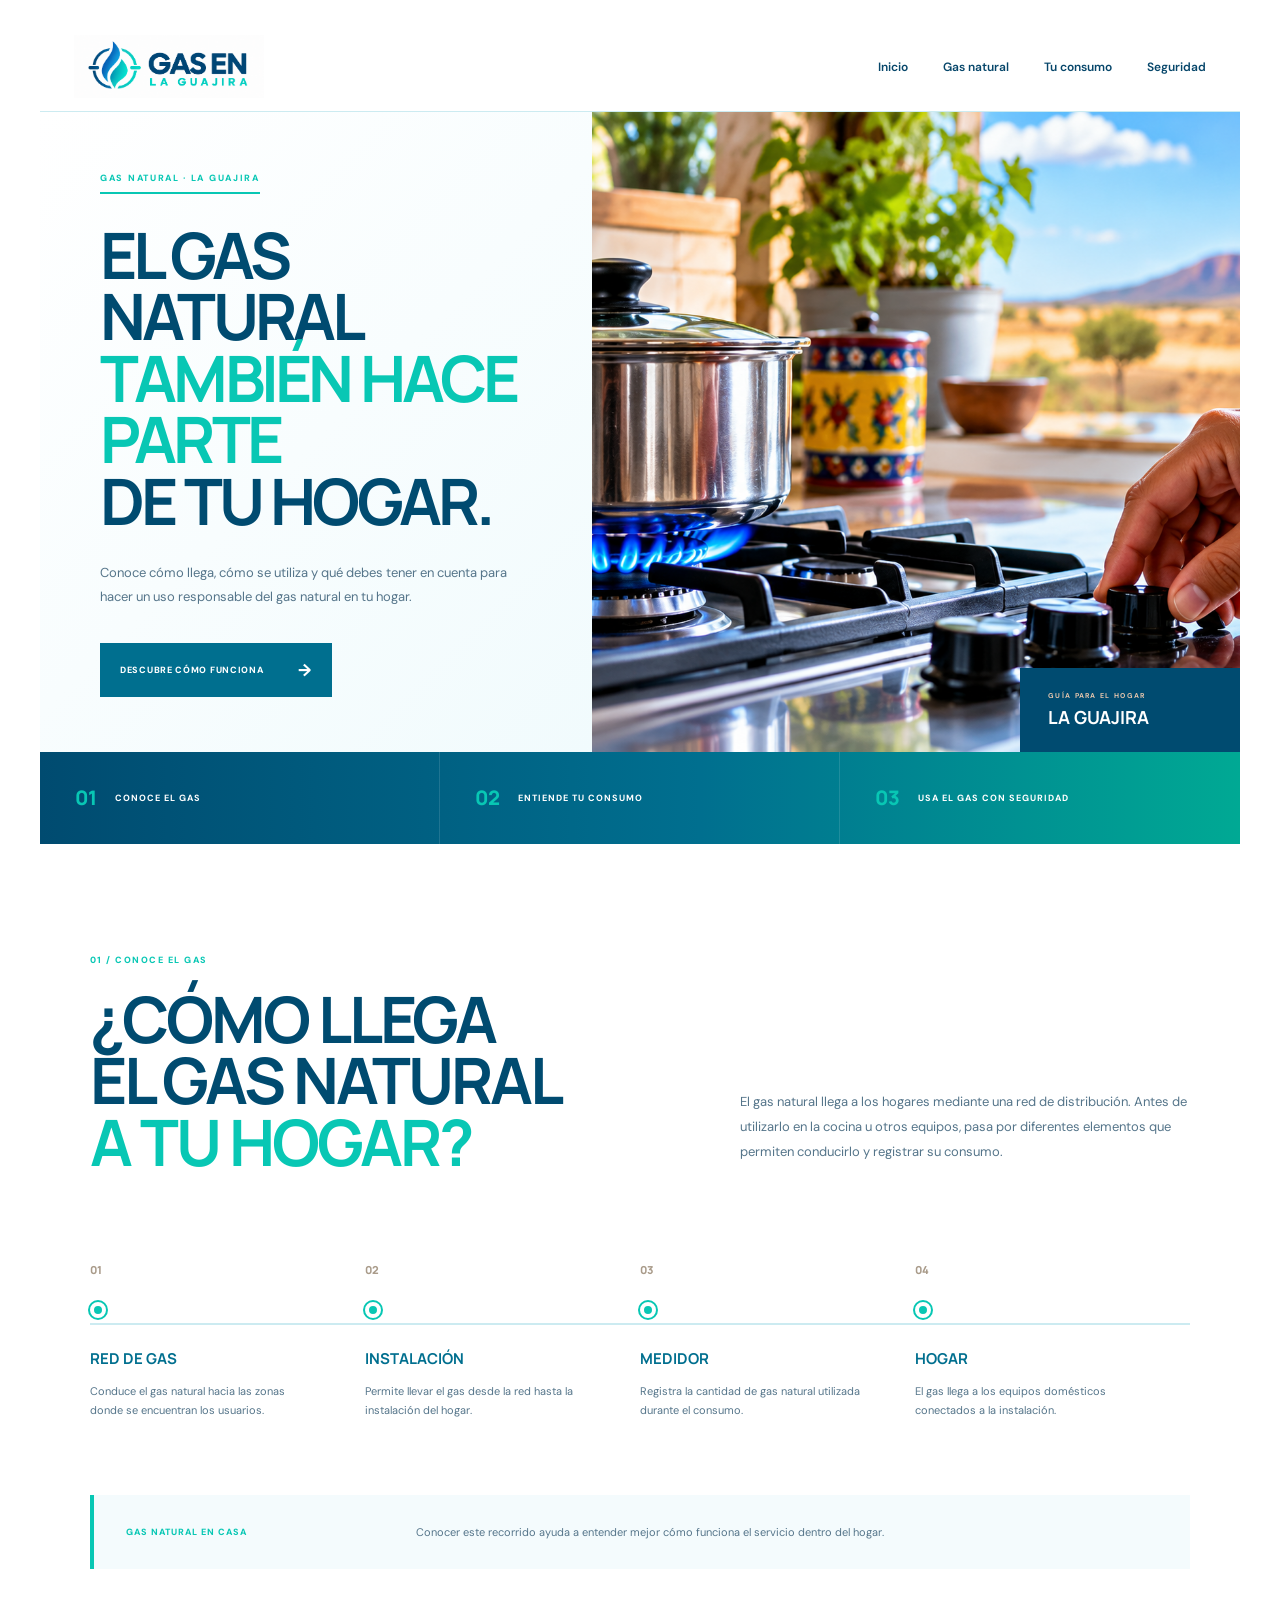
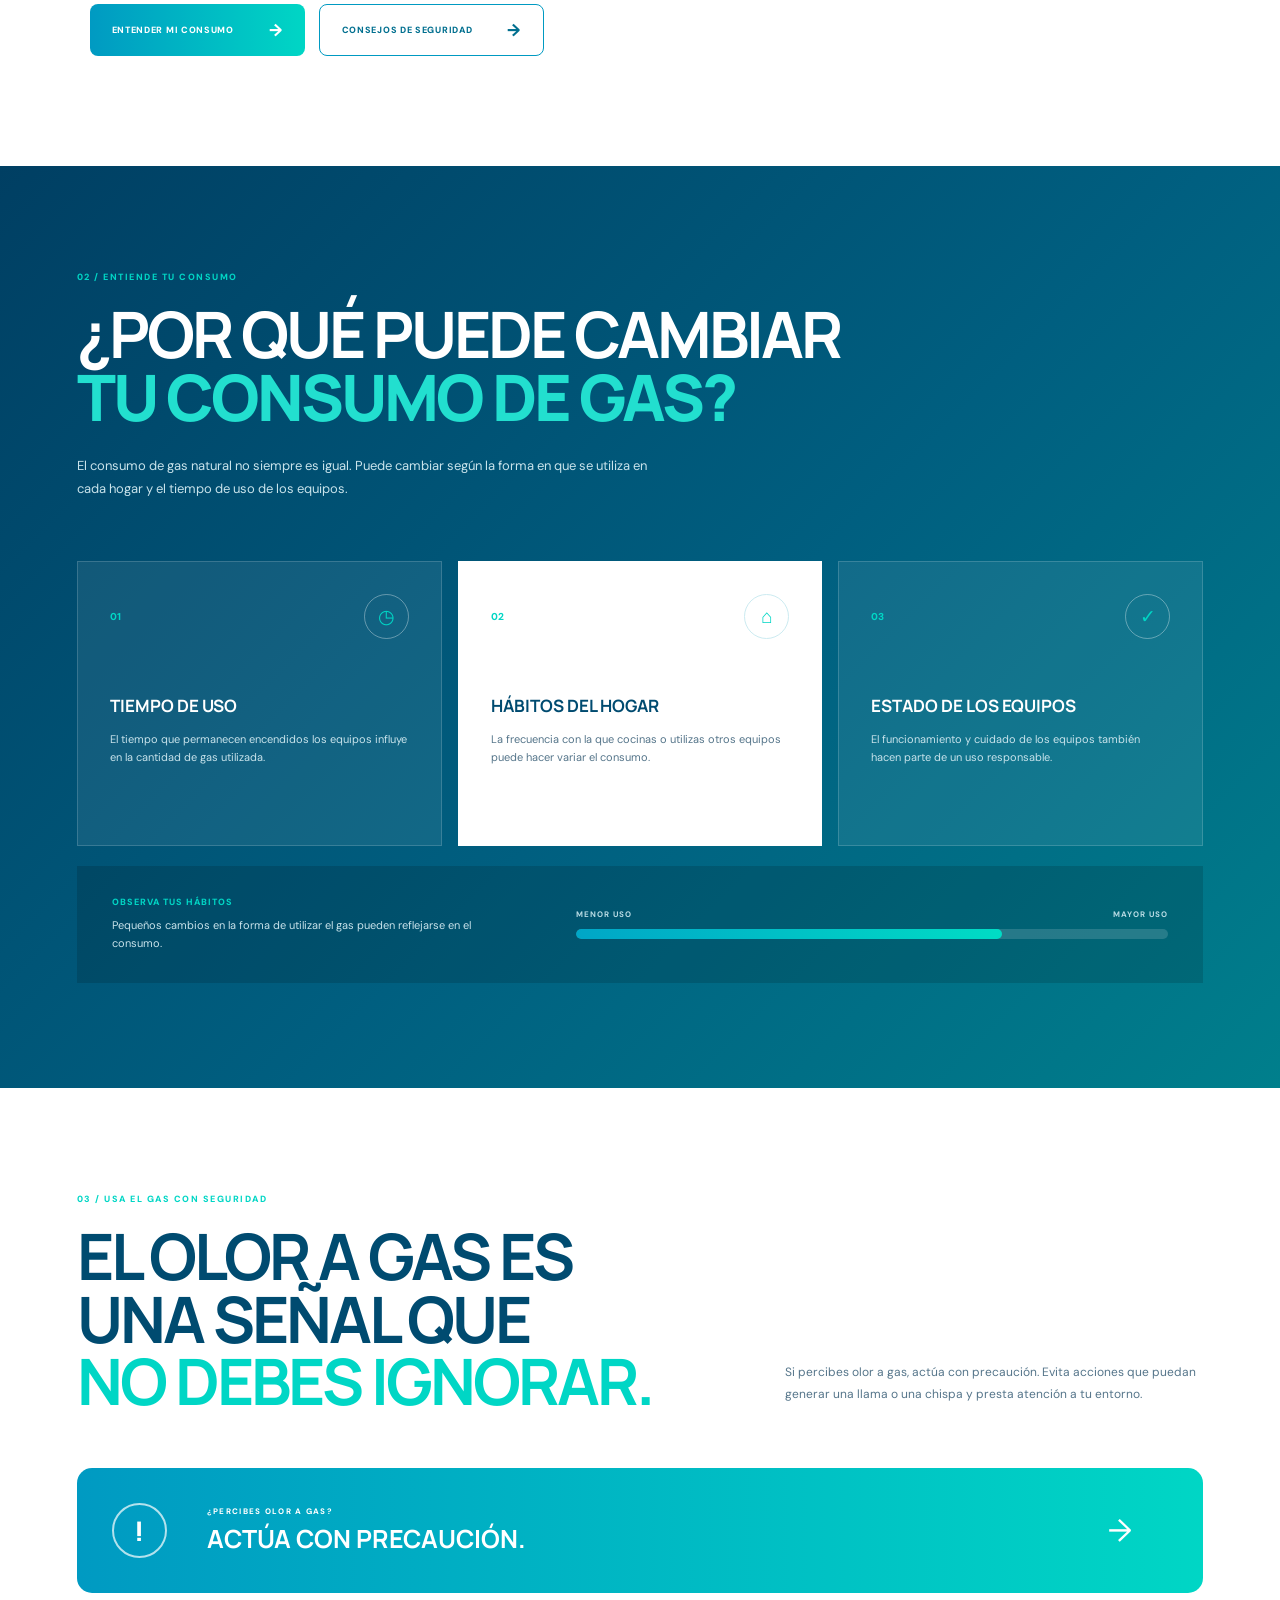
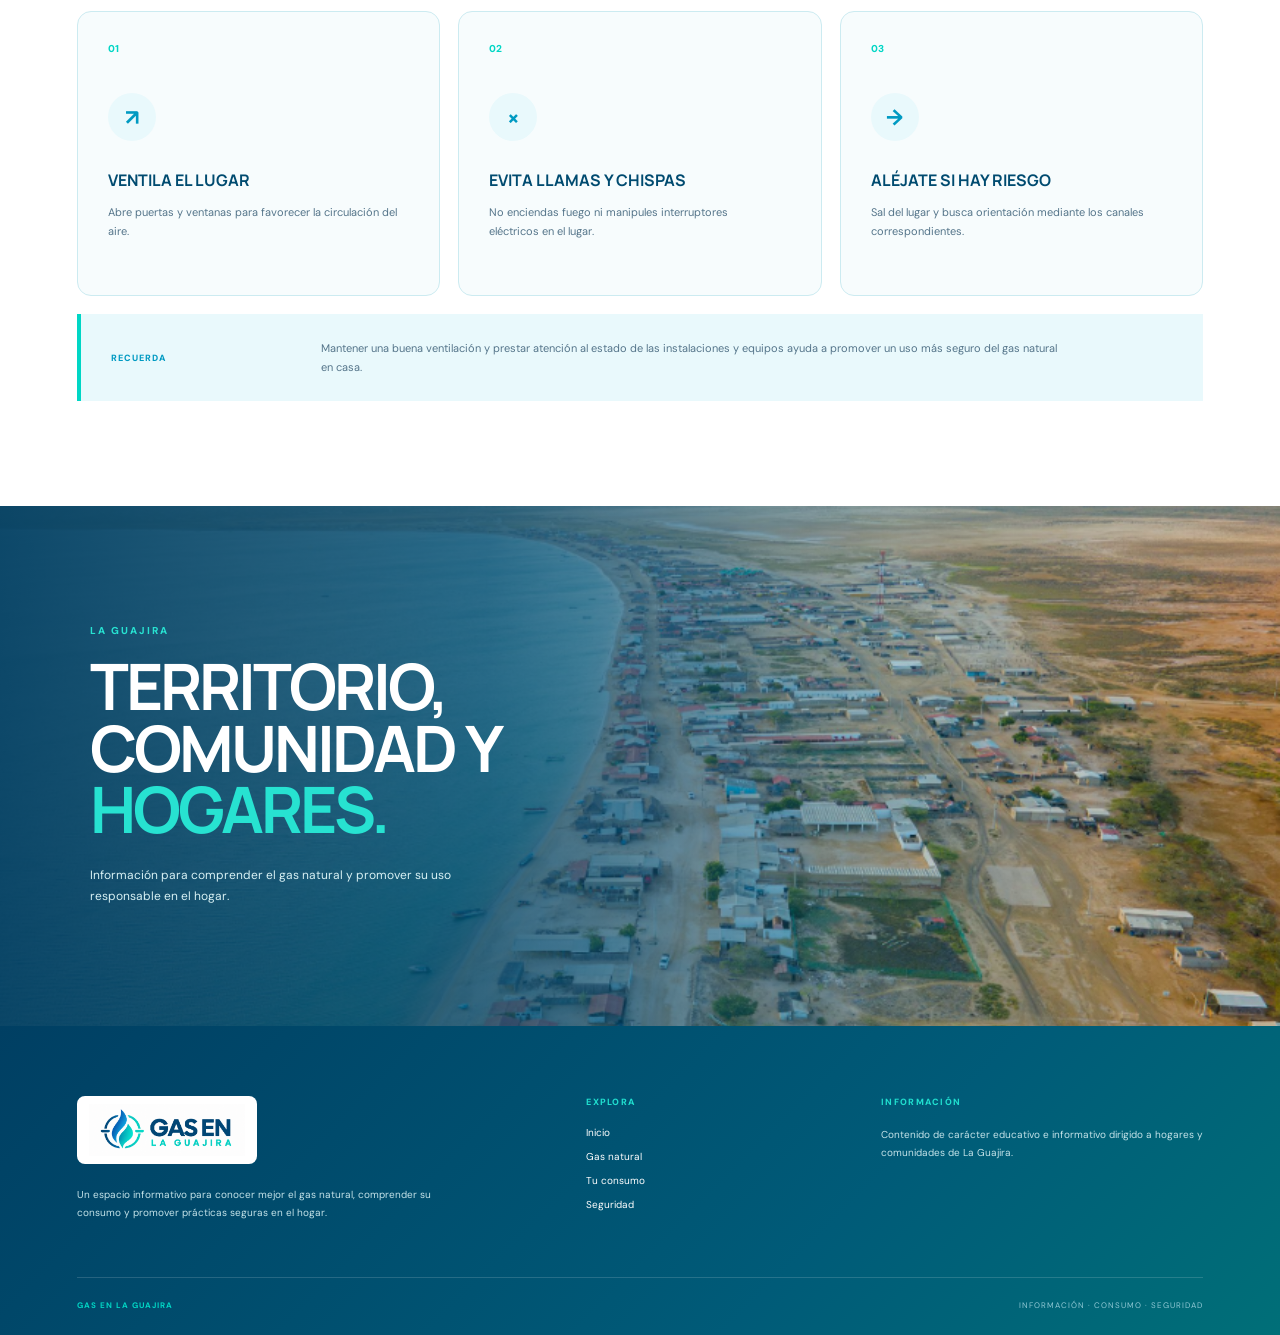
==== index.html @ 54f9c408 "Add files via upload" ====
<!DOCTYPE html>
<html lang="es">
<head>
    <meta charset="UTF-8">
    <meta name="viewport" content="width=device-width, initial-scale=1.0">

    <title>Gas en La Guajira | Información sobre gas natural</title>

    <link rel="preconnect" href="https://fonts.googleapis.com">
    <link rel="preconnect" href="https://fonts.gstatic.com" crossorigin>
    <link href="https://fonts.googleapis.com/css2?family=DM+Sans:wght@400;500;600;700&family=Manrope:wght@600;700;800&display=swap" rel="stylesheet">

    <link rel="stylesheet" href="estilos.css">
</head>

<body>

    <!-- =========================
         HEADER
    ========================== -->
    <header class="header">

        <a href="#inicio" class="brand">
    <img src="imagenes/logo.png" alt="Gas en La Guajira" class="brand-logo">
       </a>

        <nav class="nav" id="nav">
            <a href="#inicio">Inicio</a>
            <a href="#gas">Gas natural</a>
            <a href="#consumo">Tu consumo</a>
            <a href="#seguridad">Seguridad</a>
        </nav>

        <button class="menu-btn" id="menuBtn"
                aria-label="Abrir menú"
                aria-expanded="false">
            ☰
        </button>

    </header>


    <!-- =========================
         PORTADA
    ========================== -->
    <main>

        <section class="hero" id="inicio">

            <div class="hero-copy">

                <span class="hero-label">
                    GAS NATURAL · LA GUAJIRA
                </span>

                <h1>
                    EL GAS NATURAL
                    <span>TAMBIÉN HACE PARTE</span>
                    DE TU HOGAR.
                </h1>

                <p>
                    Conoce cómo llega, cómo se utiliza y qué debes
                    tener en cuenta para hacer un uso responsable
                    del gas natural en tu hogar.
                </p>

                <a href="#gas" class="hero-button">
                    DESCUBRE CÓMO FUNCIONA
                    <span>→</span>
                </a>

            </div>


            <div class="hero-visual">

                <img
                    src="imagenes/portada-gas.png"
                    alt="Uso del gas natural en el hogar"
                >

                <div class="photo-tag">
                    <small>GUÍA PARA EL HOGAR</small>
                    <strong>LA GUAJIRA</strong>
                </div>

            </div>

        </section>


        <!-- FRANJA INFERIOR -->

        <section class="intro-strip">

            <div>
                <span>01</span>
                <p>CONOCE EL GAS</p>
            </div>

            <div>
                <span>02</span>
                <p>ENTIENDE TU CONSUMO</p>
            </div>

            <div>
                <span>03</span>
                <p>USA EL GAS CON SEGURIDAD</p>
            </div>

        </section>
          <!-- =========================
     CÓMO LLEGA EL GAS
========================== -->

<section class="gas-route" id="gas">

    <div class="route-heading">

        <div>
            <span class="route-number">01 / CONOCE EL GAS</span>

            <h2>
                ¿CÓMO LLEGA<br>
                EL GAS NATURAL<br>
                <span>A TU HOGAR?</span>
            </h2>
        </div>

        <p>
            El gas natural llega a los hogares mediante una red
            de distribución. Antes de utilizarlo en la cocina u
            otros equipos, pasa por diferentes elementos que
            permiten conducirlo y registrar su consumo.
        </p>

    </div>


    <div class="route-line">

        <article class="route-step">
            <span class="step-number">01</span>
            <div class="step-dot"></div>
            <strong>RED DE GAS</strong>
            <p>
                Conduce el gas natural hacia las zonas
                donde se encuentran los usuarios.
            </p>
        </article>

        <article class="route-step">
            <span class="step-number">02</span>
            <div class="step-dot"></div>
            <strong>INSTALACIÓN</strong>
            <p>
                Permite llevar el gas desde la red
                hasta la instalación del hogar.
            </p>
        </article>

        <article class="route-step">
            <span class="step-number">03</span>
            <div class="step-dot"></div>
            <strong>MEDIDOR</strong>
            <p>
                Registra la cantidad de gas natural
                utilizada durante el consumo.
            </p>
        </article>

        <article class="route-step">
            <span class="step-number">04</span>
            <div class="step-dot"></div>
            <strong>HOGAR</strong>
            <p>
                El gas llega a los equipos domésticos
                conectados a la instalación.
            </p>
        </article>

    </div>

    <div class="route-note">
        <span>GAS NATURAL EN CASA</span>

        <p>
            Conocer este recorrido ayuda a entender mejor
            cómo funciona el servicio dentro del hogar.
        </p>
    </div>
       <div class="route-buttons">

    <a href="#consumo" class="route-btn route-btn-primary">
        ENTENDER MI CONSUMO
        <span>→</span>
    </a>

    <a href="#seguridad" class="route-btn route-btn-outline">
        CONSEJOS DE SEGURIDAD
        <span>→</span>
    </a>

</div>
</section>
<!-- =========================
     TU CONSUMO
========================== -->

<section class="consumo" id="consumo">

    <div class="consumo-inner">

        <div class="consumo-header">
            <span>02 / ENTIENDE TU CONSUMO</span>

            <h2>
                ¿POR QUÉ PUEDE CAMBIAR<br>
                <strong>TU CONSUMO DE GAS?</strong>
            </h2>

            <p>
                El consumo de gas natural no siempre es igual.
                Puede cambiar según la forma en que se utiliza
                en cada hogar y el tiempo de uso de los equipos.
            </p>
        </div>


        <div class="consumo-cards">

            <article class="consumo-card">
                <div class="card-top">
                    <span>01</span>
                    <div class="card-icon">◷</div>
                </div>

                <h3>TIEMPO DE USO</h3>

                <p>
                    El tiempo que permanecen encendidos los
                    equipos influye en la cantidad de gas utilizada.
                </p>
            </article>


            <article class="consumo-card featured">
                <div class="card-top">
                    <span>02</span>
                    <div class="card-icon">⌂</div>
                </div>

                <h3>HÁBITOS DEL HOGAR</h3>

                <p>
                    La frecuencia con la que cocinas o utilizas
                    otros equipos puede hacer variar el consumo.
                </p>
            </article>


            <article class="consumo-card">
                <div class="card-top">
                    <span>03</span>
                    <div class="card-icon">✓</div>
                </div>

                <h3>ESTADO DE LOS EQUIPOS</h3>

                <p>
                    El funcionamiento y cuidado de los equipos
                    también hacen parte de un uso responsable.
                </p>
            </article>

        </div>


        <div class="consumo-scale">

            <div class="scale-text">
                <span>OBSERVA TUS HÁBITOS</span>

                <p>
                    Pequeños cambios en la forma de utilizar
                    el gas pueden reflejarse en el consumo.
                </p>
            </div>

            <div class="scale-visual">

                <div class="scale-labels">
                    <span>MENOR USO</span>
                    <span>MAYOR USO</span>
                </div>

                <div class="scale-bar">
                    <span></span>
                </div>

            </div>

        </div>

    </div>

</section>
<!-- =========================
     SEGURIDAD
========================== -->

<section class="seguridad" id="seguridad">

    <div class="seguridad-inner">

        <div class="seguridad-header">

            <span>03 / USA EL GAS CON SEGURIDAD</span>

            <h2>
                EL OLOR A GAS ES<br>
                UNA SEÑAL QUE<br>
                <strong>NO DEBES IGNORAR.</strong>
            </h2>

            <p>
                Si percibes olor a gas, actúa con precaución.
                Evita acciones que puedan generar una llama
                o una chispa y presta atención a tu entorno.
            </p>

        </div>


        <div class="seguridad-alerta">

            <div class="alerta-icon">!</div>

            <div>
                <span>¿PERCIBES OLOR A GAS?</span>
                <strong>ACTÚA CON PRECAUCIÓN.</strong>
            </div>

            <div class="alerta-arrow">→</div>

        </div>


        <div class="seguridad-pasos">

            <article class="seguridad-paso">
                <div class="seguridad-numero">01</div>

                <div class="seguridad-icono">↗</div>

                <h3>VENTILA EL LUGAR</h3>

                <p>
                    Abre puertas y ventanas para favorecer
                    la circulación del aire.
                </p>
            </article>


            <article class="seguridad-paso">
                <div class="seguridad-numero">02</div>

                <div class="seguridad-icono">×</div>

                <h3>EVITA LLAMAS Y CHISPAS</h3>

                <p>
                    No enciendas fuego ni manipules
                    interruptores eléctricos en el lugar.
                </p>
            </article>


            <article class="seguridad-paso">
                <div class="seguridad-numero">03</div>

                <div class="seguridad-icono">→</div>

                <h3>ALÉJATE SI HAY RIESGO</h3>

                <p>
                    Sal del lugar y busca orientación mediante
                    los canales correspondientes.
                </p>
            </article>

        </div>


        <div class="seguridad-final">

            <span>RECUERDA</span>

            <p>
                Mantener una buena ventilación y prestar atención
                al estado de las instalaciones y equipos ayuda a
                promover un uso más seguro del gas natural en casa.
            </p>

        </div>

    </div>

</section>
<!-- =========================
     LA GUAJIRA
========================== -->

<section class="guajira-final">

    <img src="imagenes/guajira-final.png"
         alt="Paisaje y comunidad de La Guajira">

    <div class="guajira-overlay"></div>

    <div class="guajira-content">
        <span>LA GUAJIRA</span>

        <h2>
            TERRITORIO,<br>
            COMUNIDAD Y <strong>HOGARES.</strong>
        </h2>

        <p>
            Información para comprender el gas natural
            y promover su uso responsable en el hogar.
        </p>
    </div>

</section>
 <!-- =========================
     FOOTER
========================== -->

<footer class="footer">

    <div class="footer-inner">

        <div class="footer-brand">
            <img src="imagenes/logo.png" alt="Gas en La Guajira">

            <p>
                Un espacio informativo para conocer mejor el gas natural,
                comprender su consumo y promover prácticas seguras en el hogar.
            </p>
        </div>

        <div class="footer-nav">
            <span>EXPLORA</span>

            <a href="#inicio">Inicio</a>
            <a href="#gas">Gas natural</a>
            <a href="#consumo">Tu consumo</a>
            <a href="#seguridad">Seguridad</a>
        </div>

        <div class="footer-info">
            <span>INFORMACIÓN</span>

            <p>
                Contenido de carácter educativo e informativo
                dirigido a hogares y comunidades de La Guajira.
            </p>
        </div>

    </div>

    <div class="footer-line"></div>

    <div class="footer-bottom">
        <strong>GAS EN LA GUAJIRA</strong>
        <span>INFORMACIÓN · CONSUMO · SEGURIDAD</span>
    </div>

</footer>
    </main> 
    <script src="script.js"></script>

</body>
</html>
---- estilos.css ----
/* =========================================================
   GAS EN LA GUAJIRA
   PORTADA
========================================================= */

:root {
     --petroleo: #006f8f;
    --petroleo-oscuro: #004b70;

    --arena: #f4fbfd;
    --arena-claro: #ffffff;

    --terracota: #08c7b4;

    --texto: #06466a;
    --texto-suave: #55758a;

    --blanco: #ffffff;
    --linea: #ccebf1;

    --aguamarina: #00d6c5;
    --azul-vivo: #009ac2;
    --azul-claro: #e9f9fc;
}

* {
    margin: 0;
    padding: 0;
    box-sizing: border-box;
}

html {
    scroll-behavior: smooth;
}

body {
    font-family: "DM Sans", sans-serif;
    background: var(--arena-claro);
    color: var(--texto);
}


/* =========================================================
   HEADER
========================================================= */

.header {
    width: calc(100% - 80px);
    max-width: 1400px;
    height: 90px;
    margin: 22px auto 0;
    padding: 0 34px;

    display: flex;
    align-items: center;

    position: relative;
    z-index: 20;

    background: var(--blanco);
    border-bottom: 1px solid var(--linea);
}

.brand {
    display: flex;
    align-items: center;
    gap: 13px;
    margin-right: auto;

    color: var(--petroleo-oscuro);
    text-decoration: none;
}

.brand-icon {
    width: 43px;
    height: 43px;

    display: grid;
    place-items: center;

    border: 2px solid var(--terracota);
    border-radius: 50%;

    color: var(--terracota);
    font-size: 18px;
}

.brand div {
    display: flex;
    flex-direction: column;
    line-height: 1;
}

.brand strong {
    font-family: "Manrope", sans-serif;
    font-size: 15px;
    font-weight: 800;
    letter-spacing: .5px;
}

.brand div span {
    margin-top: 4px;
    color: var(--terracota);
    font-size: 10px;
    font-weight: 700;
    letter-spacing: 2px;
}

.nav {
    display: flex;
    align-items: center;
    gap: 35px;
}

.nav a {
    color: var(--texto);
    text-decoration: none;
    font-size: 12px;
    font-weight: 600;
}

.nav a:hover {
    color: var(--terracota);
}

.menu-btn {
    display: none;
    border: 0;
    background: transparent;
    color: var(--petroleo);
    font-size: 27px;
    cursor: pointer;
}


/* =========================================================
   HERO
========================================================= */

.hero {
    width: calc(100% - 80px);
    max-width: 1400px;
    min-height: 560px;
    margin: 0 auto;

    display: grid;
    grid-template-columns: .92fr 1.08fr;

    background:
    linear-gradient(135deg, #ffffff 0%, #f1fbfd 65%, #e2f7fa 100%);
}


/* TEXTO */

.hero-copy {
    padding: 60px 60px 55px;
    display: flex;
    flex-direction: column;
    justify-content: center;
}

.hero-label {
    width: fit-content;
    margin-bottom: 30px;
    padding-bottom: 8px;

    border-bottom: 2px solid var(--terracota);

    color: var(--terracota);
    font-size: 9px;
    font-weight: 800;
    letter-spacing: 1.7px;
}

.hero-copy h1 {
    max-width: 590px;

    font-family: "Manrope", sans-serif;
    color: var(--petroleo-oscuro);

    font-size: clamp(48px, 5vw, 73px);
    line-height: .96;
    letter-spacing: -3.8px;
}

.hero-copy h1 span {
    display: block;
    color: var(--terracota);
}

.hero-copy p {
    max-width: 490px;
    margin-top: 30px;

    color: var(--texto-suave);
    font-size: 13px;
    line-height: 1.8;
}

.hero-button {
    width: fit-content;
    margin-top: 35px;
    padding: 16px 20px;

    display: flex;
    align-items: center;
    gap: 35px;

    background: var(--petroleo);
    color: var(--blanco);

    text-decoration: none;
    font-size: 9px;
    font-weight: 800;
    letter-spacing: .7px;

    transition: .25s ease;
}

.hero-button span {
    font-size: 17px;
}

.hero-button:hover {
    background: var(--terracota);
}


/* =========================================================
   FOTO
========================================================= */

.hero-visual {
    min-height: 560px;
    position: relative;
    overflow: hidden;
}

.hero-visual img {
    width: 100%;
    height: 100%;

    position: absolute;
    inset: 0;

    object-fit: cover;
}

.photo-tag {
    position: absolute;
    right: 0;
    bottom: 0;

    min-width: 220px;
    padding: 23px 28px;

    background: var(--petroleo-oscuro);
    color: var(--blanco);
}

.photo-tag small {
    display: block;
    margin-bottom: 5px;

    color: #e6c6ad;
    font-size: 7px;
    font-weight: 700;
    letter-spacing: 1.3px;
}

.photo-tag strong {
    font-family: "Manrope", sans-serif;
    font-size: 18px;
}


/* =========================================================
   FRANJA INFERIOR
========================================================= */

.intro-strip {
    width: calc(100% - 80px);
    max-width: 1400px;
    min-height: 92px;
    margin: 0 auto;

    display: grid;
    grid-template-columns: repeat(3, 1fr);

    background: linear-gradient(
    90deg,
    #004b70 0%,
    #006f8f 55%,
    #00a994 100%
);
}

.intro-strip > div {
    padding: 25px 35px;

    display: flex;
    align-items: center;
    gap: 18px;

    border-right: 1px solid rgba(255,255,255,.12);
}

.intro-strip > div:last-child {
    border-right: 0;
}

.intro-strip span {
    color: var(--terracota);
    font-family: "Manrope", sans-serif;
    font-size: 20px;
    font-weight: 800;
}

.intro-strip p {
    color: var(--blanco);
    font-size: 9px;
    font-weight: 700;
    letter-spacing: 1px;
}

 /* =========================================================
   BOTONES DEL RECORRIDO
========================================================= */

.route-buttons {
    max-width: 1260px;
    margin: 35px auto 0;

    display: flex;
    align-items: center;
    gap: 14px;
}

.route-btn {
    min-height: 52px;
    padding: 0 22px;

    display: inline-flex;
    align-items: center;
    justify-content: space-between;
    gap: 35px;

    border-radius: 8px;

    text-decoration: none;
    font-size: 9px;
    font-weight: 800;
    letter-spacing: .7px;

    transition: .25s ease;
}

.route-btn span {
    font-size: 17px;
}

.route-btn-primary {
    background: linear-gradient(
        90deg,
        var(--azul-vivo),
        var(--aguamarina)
    );

    color: white;
}

.route-btn-primary:hover {
    transform: translateY(-2px);
}

.route-btn-outline {
    border: 1px solid var(--azul-vivo);
    color: var(--petroleo);
    background: white;
}

.route-btn-outline:hover {
    background: var(--azul-claro);
}
/* =========================================================
   TU CONSUMO
========================================================= */

.consumo {
    padding: 105px 6%;
    background:
        linear-gradient(135deg, #003f63 0%, #005f80 55%, #007f8c 100%);
    color: white;
}

.consumo-inner {
    width: 100%;
    max-width: 1260px;
    margin: 0 auto;
}


/* CABECERA */

.consumo-header {
    max-width: 850px;
    margin-bottom: 60px;
}

.consumo-header > span {
    display: block;
    margin-bottom: 20px;

    color: var(--aguamarina);
    font-size: 9px;
    font-weight: 800;
    letter-spacing: 1.5px;
}

.consumo-header h2 {
    font-family: "Manrope", sans-serif;
    font-size: clamp(45px, 5vw, 68px);
    line-height: .98;
    letter-spacing: -3px;
}

.consumo-header h2 strong {
    color: #22dfcf;
    font-weight: 800;
}

.consumo-header > p {
    max-width: 600px;
    margin-top: 25px;

    color: #c8e3eb;
    font-size: 13px;
    line-height: 1.8;
}


/* TARJETAS */

.consumo-cards {
    display: grid;
    grid-template-columns: repeat(3, 1fr);
    gap: 16px;
}

.consumo-card {
    min-height: 285px;
    padding: 32px;

    border: 1px solid rgba(255,255,255,.16);
    background: rgba(255,255,255,.07);
}

.consumo-card.featured {
    background: #ffffff;
    color: var(--petroleo-oscuro);
}

.card-top {
    margin-bottom: 55px;

    display: flex;
    justify-content: space-between;
    align-items: center;
}

.card-top > span {
    color: var(--aguamarina);
    font-size: 10px;
    font-weight: 800;
}

.card-icon {
    width: 45px;
    height: 45px;

    display: grid;
    place-items: center;

    border: 1px solid rgba(255,255,255,.35);
    border-radius: 50%;

    color: var(--aguamarina);
    font-size: 19px;
}

.featured .card-icon {
    border-color: var(--linea);
}

.consumo-card h3 {
    margin-bottom: 13px;

    font-family: "Manrope", sans-serif;
    font-size: 17px;
}

.consumo-card p {
    max-width: 300px;

    color: #c8e3eb;
    font-size: 11px;
    line-height: 1.7;
}

.consumo-card.featured p {
    color: var(--texto-suave);
}


/* INDICADOR */

.consumo-scale {
    margin-top: 20px;
    padding: 30px 35px;

    display: grid;
    grid-template-columns: .8fr 1.2fr;
    gap: 70px;
    align-items: center;

    background: rgba(0,0,0,.14);
}

.scale-text > span {
    display: block;
    margin-bottom: 8px;

    color: var(--aguamarina);
    font-size: 9px;
    font-weight: 800;
    letter-spacing: 1px;
}

.scale-text p {
    max-width: 390px;

    color: #c8e3eb;
    font-size: 11px;
    line-height: 1.7;
}

.scale-labels {
    margin-bottom: 10px;

    display: flex;
    justify-content: space-between;

    color: #b9dce5;
    font-size: 8px;
    font-weight: 700;
    letter-spacing: 1px;
}

.scale-bar {
    height: 10px;
    overflow: hidden;

    background: rgba(255,255,255,.15);
    border-radius: 20px;
}

.scale-bar span {
    width: 72%;
    height: 100%;

    display: block;

    border-radius: 20px;

    background: linear-gradient(
        90deg,
        #00a6c7,
        #00dcc5
    );
}
/* =========================================================
   CELULAR
========================================================= */

@media (max-width: 720px) {

    .header {
        width: calc(100% - 28px);
        height: 72px;
        margin-top: 14px;
        padding: 0 18px;
    }

    .brand-icon {
        width: 37px;
        height: 37px;
    }

    .brand strong {
        font-size: 13px;
    }

    .brand div span {
        font-size: 8px;
    }

    .menu-btn {
        display: block;
    }

    .nav {
        display: none;

        position: absolute;
        top: 78px;
        left: 0;
        right: 0;

        padding: 25px;

        flex-direction: column;
        align-items: flex-start;
        gap: 20px;

        background: var(--blanco);
        box-shadow: 0 15px 30px rgba(0,0,0,.08);
    }

    .nav.active {
        display: flex;
    }


    /* HERO */

    .hero {
        width: calc(100% - 28px);
        min-height: auto;

        display: flex;
        flex-direction: column;
    }

    .hero-copy {
        padding: 65px 25px 55px;
    }

    .hero-label {
        margin-bottom: 25px;
        font-size: 7px;
    }

    .hero-copy h1 {
        font-size: clamp(39px, 11vw, 52px);
        line-height: .97;
        letter-spacing: -2.5px;
    }

    .hero-copy p {
        margin-top: 25px;
        font-size: 11px;
        line-height: 1.75;
    }

    .hero-button {
        margin-top: 28px;
        padding: 14px 17px;
        gap: 25px;
        font-size: 8px;
    }


    /* FOTO */

    .hero-visual {
        min-height: 390px;
    }

    .photo-tag {
        min-width: 175px;
        padding: 18px 20px;
    }

    .photo-tag strong {
        font-size: 15px;
    }


    /* FRANJA */

    .intro-strip {
        width: calc(100% - 28px);
        min-height: auto;

        display: block;
    }

    .intro-strip > div {
        padding: 20px 25px;
        border-right: 0;
        border-bottom: 1px solid rgba(255,255,255,.12);
    }

    .intro-strip > div:last-child {
        border-bottom: 0;
    } 
    /* =========================================================
   RECORRIDO DEL GAS - CELULAR
========================================================= */

.gas-route {
    padding: 75px 28px;
}

/* TÍTULO + EXPLICACIÓN */

.route-heading {
    display: block;
    margin-bottom: 55px;
}

.route-number {
    margin-bottom: 18px;
    font-size: 8px;
}

.route-heading h2 {
    max-width: 390px;
    font-size: 42px;
    line-height: .98;
    letter-spacing: -2px;
}

.route-heading > p {
    width: 100%;
    max-width: 390px;
    margin-top: 28px;
    padding: 0;

    font-size: 12px;
    line-height: 1.75;
}


/* PASOS EN VERTICAL */

.route-line {
    display: block;
    width: 100%;
    padding: 0;
}

.route-line::before {
    display: none;
}

.route-step {
    width: 100%;
    min-height: 130px;
    padding: 0 0 30px 55px;
    margin-bottom: 25px;

    position: relative;

    border-bottom: 1px solid var(--linea);
}

.route-step:last-child {
    border-bottom: 0;
}

.step-number {
    margin-bottom: 8px;

    color: var(--aguamarina);
    font-size: 10px;
}

.step-dot {
    width: 20px;
    height: 20px;

    position: absolute;
    top: 3px;
    left: 5px;

    margin: 0;

    border: 5px solid white;
    background: var(--aguamarina);

    box-shadow: 0 0 0 2px var(--aguamarina);
}

.route-step::before {
    content: "";
    position: absolute;

    top: 25px;
    bottom: -25px;
    left: 14px;

    width: 2px;
    background: var(--linea);
}

.route-step:last-child::before {
    display: none;
}

.route-step strong {
    margin-bottom: 8px;

    color: var(--petroleo-oscuro);
    font-size: 15px;
}

.route-step p {
    width: 100%;
    max-width: 310px;

    font-size: 11px;
    line-height: 1.7;
}


/* MENSAJE FINAL */

.route-note {
    width: 100%;
    margin-top: 35px;
    padding: 25px;

    display: block;

    background: var(--azul-claro);
    border-left: 4px solid var(--aguamarina);
}

.route-note span {
    display: block;
    margin-bottom: 12px;
}

.route-note p {
    width: 100%;
    max-width: none;

    font-size: 11px;
    line-height: 1.7;
}
}
/* =========================================================
   RECORRIDO DEL GAS
========================================================= */

.gas-route {
    padding: 110px 7%;
    background: var(--blanco);
}

.route-heading {
    max-width: 1260px;
    margin: 0 auto 90px;

    display: grid;
    grid-template-columns: 1.1fr .9fr;
    gap: 100px;
    align-items: end;
}

.route-number {
    display: block;
    margin-bottom: 22px;

    color: var(--terracota);
    font-size: 9px;
    font-weight: 800;
    letter-spacing: 1.5px;
}

.route-heading h2 {
    font-family: "Manrope", sans-serif;
    color: var(--petroleo-oscuro);

    font-size: clamp(45px, 5vw, 70px);
    line-height: .96;
    letter-spacing: -3px;
}

.route-heading h2 span {
    color: var(--terracota);
}

.route-heading > p {
    max-width: 470px;
    padding-bottom: 8px;

    color: var(--texto-suave);
    font-size: 13px;
    line-height: 1.9;
}


/* RECORRIDO */

.route-line {
    max-width: 1260px;
    margin: 0 auto;

    display: grid;
    grid-template-columns: repeat(4, 1fr);

    position: relative;
}

.route-line::before {
    content: "";
    position: absolute;

    top: 61px;
    left: 0;
    right: 0;

    height: 2px;
    background: var(--linea);
}

.route-step {
    position: relative;
    padding-right: 38px;
}

.step-number {
    display: block;
    margin-bottom: 25px;

    color: #a99b8a;
    font-family: "Manrope", sans-serif;
    font-size: 11px;
    font-weight: 800;
}

.step-dot {
    width: 16px;
    height: 16px;
    margin-bottom: 30px;

    position: relative;
    z-index: 2;

    border: 4px solid var(--blanco);
    border-radius: 50%;

    background: var(--terracota);
    box-shadow: 0 0 0 2px var(--terracota);
}

.route-step strong {
    display: block;
    margin-bottom: 13px;

    color: var(--petroleo);
    font-family: "Manrope", sans-serif;
    font-size: 15px;
}

.route-step p {
    max-width: 220px;

    color: var(--texto-suave);
    font-size: 11px;
    line-height: 1.7;
}


/* NOTA */

.route-note {
    max-width: 1260px;
    margin: 75px auto 0;
    padding: 28px 32px;

    display: grid;
    grid-template-columns: 250px 1fr;
    gap: 40px;
    align-items: center;

    background: var(--arena);
    border-left: 4px solid var(--terracota);
}

.route-note span {
    color: var(--terracota);
    font-size: 9px;
    font-weight: 800;
    letter-spacing: 1px;
}

.route-note p {
    color: var(--texto-suave);
    font-size: 11px;
    line-height: 1.7;
}
/* =========================================================
   SEGURIDAD
========================================================= */

.seguridad {
    padding: 105px 6%;
    background: #ffffff;
}

.seguridad-inner {
    width: 100%;
    max-width: 1260px;
    margin: 0 auto;
}


/* CABECERA */

.seguridad-header {
    display: grid;
    grid-template-columns: 1.2fr .8fr;
    column-gap: 80px;
    align-items: end;
    margin-bottom: 55px;
}

.seguridad-header > span {
    grid-column: 1 / -1;

    margin-bottom: 20px;

    color: var(--aguamarina);
    font-size: 9px;
    font-weight: 800;
    letter-spacing: 1.5px;
}

.seguridad-header h2 {
    font-family: "Manrope", sans-serif;

    color: var(--petroleo-oscuro);

    font-size: clamp(43px, 5vw, 66px);
    line-height: .98;
    letter-spacing: -3px;
}

.seguridad-header h2 strong {
    color: var(--aguamarina);
}

.seguridad-header p {
    max-width: 430px;
    padding-bottom: 8px;

    color: var(--texto-suave);
    font-size: 12px;
    line-height: 1.8;
}


/* ALERTA PRINCIPAL */

.seguridad-alerta {
    min-height: 125px;
    padding: 25px 35px;

    display: grid;
    grid-template-columns: 70px 1fr 60px;
    align-items: center;
    gap: 25px;

    border-radius: 15px;

    background:
        linear-gradient(
            90deg,
            var(--azul-vivo),
            var(--aguamarina)
        );

    color: white;
}

.alerta-icon {
    width: 55px;
    height: 55px;

    display: grid;
    place-items: center;

    border: 2px solid rgba(255,255,255,.7);
    border-radius: 50%;

    font-family: "Manrope", sans-serif;
    font-size: 27px;
    font-weight: 800;
}

.seguridad-alerta span {
    display: block;
    margin-bottom: 5px;

    font-size: 8px;
    font-weight: 800;
    letter-spacing: 1.3px;
}

.seguridad-alerta strong {
    display: block;

    font-family: "Manrope", sans-serif;
    font-size: 25px;
}

.alerta-arrow {
    font-size: 31px;
}


/* 3 PASOS */

.seguridad-pasos {
    margin-top: 18px;

    display: grid;
    grid-template-columns: repeat(3, 1fr);
    gap: 18px;
}

.seguridad-paso {
    min-height: 285px;
    padding: 30px;

    position: relative;

    border: 1px solid var(--linea);
    border-radius: 14px;

    background: #f7fcfd;
}

.seguridad-numero {
    color: var(--aguamarina);
    font-size: 10px;
    font-weight: 800;
}

.seguridad-icono {
    width: 48px;
    height: 48px;

    margin: 38px 0 28px;

    display: grid;
    place-items: center;

    border-radius: 50%;

    background: var(--azul-claro);
    color: var(--azul-vivo);

    font-size: 22px;
    font-weight: 700;
}

.seguridad-paso h3 {
    margin-bottom: 12px;

    color: var(--petroleo-oscuro);

    font-family: "Manrope", sans-serif;
    font-size: 16px;
}

.seguridad-paso p {
    max-width: 290px;

    color: var(--texto-suave);
    font-size: 11px;
    line-height: 1.7;
}


/* RECORDATORIO */

.seguridad-final {
    margin-top: 18px;
    padding: 25px 30px;

    display: grid;
    grid-template-columns: 180px 1fr;
    gap: 30px;
    align-items: center;

    background: var(--azul-claro);
    border-left: 4px solid var(--aguamarina);
}

.seguridad-final span {
    color: var(--azul-vivo);
    font-size: 9px;
    font-weight: 800;
    letter-spacing: 1px;
}

.seguridad-final p {
    max-width: 750px;

    color: var(--texto-suave);
    font-size: 11px;
    line-height: 1.7;
}
/* =========================================================
   CORRECCIÓN FINAL MÓVIL - RECORRIDO DEL GAS
========================================================= */

@media screen and (max-width: 720px) {

    .gas-route {
        width: 100%;
        padding: 70px 28px !important;
        overflow: hidden;
    }

    .route-heading {
        width: 100% !important;
        display: block !important;
        margin: 0 0 55px !important;
    }

    .route-heading > div,
    .route-heading > p {
        width: 100% !important;
        max-width: 100% !important;
    }

    .route-heading h2 {
        width: 100% !important;
        max-width: 100% !important;
        font-size: 41px !important;
        line-height: 1 !important;
        letter-spacing: -2px !important;
    }

    .route-heading > p {
        margin-top: 25px !important;
        padding: 0 !important;
        font-size: 12px !important;
        line-height: 1.7 !important;
    }


    /* LOS 4 PASOS */

    .route-line {
        width: 100% !important;
        display: flex !important;
        flex-direction: column !important;
        grid-template-columns: none !important;
        gap: 0 !important;
        padding: 0 !important;
        margin: 0 !important;
    }

    .route-line::before {
        display: none !important;
    }

    .route-step {
        width: 100% !important;
        max-width: none !important;
        min-height: 0 !important;

        display: block !important;

        position: relative !important;

        margin: 0 !important;
        padding: 25px 15px 25px 55px !important;

        border-bottom: 1px solid var(--linea);
    }

    .route-step:last-child {
        border-bottom: 0;
    }

    .step-number {
        display: block !important;
        margin: 0 0 7px !important;

        color: var(--aguamarina);
        font-size: 10px !important;
    }

    .step-dot {
        width: 18px !important;
        height: 18px !important;

        position: absolute !important;
        left: 8px !important;
        top: 30px !important;

        margin: 0 !important;

        background: var(--aguamarina) !important;
        border: 5px solid white !important;
        border-radius: 50% !important;

        box-shadow: 0 0 0 2px var(--aguamarina) !important;
    }

    .route-step::before {
        content: "";
        position: absolute;

        left: 16px;
        top: 48px;
        bottom: -12px;

        width: 2px;
        background: var(--linea);
    }

    .route-step:last-child::before {
        display: none;
    }

    .route-step strong {
        display: block !important;
        width: 100% !important;

        margin: 0 0 8px !important;

        font-size: 16px !important;
        line-height: 1.2 !important;
    }

    .route-step p {
        display: block !important;

        width: 100% !important;
        max-width: 300px !important;

        margin: 0 !important;

        font-size: 12px !important;
        line-height: 1.65 !important;
    }


    /* MENSAJE FINAL */

    .route-note {
        width: 100% !important;

        display: block !important;

        margin: 40px 0 0 !important;
        padding: 25px !important;

        background: var(--azul-claro) !important;
        border-left: 4px solid var(--aguamarina) !important;
    }

    .route-note span {
        display: block !important;
        margin-bottom: 12px !important;
    }

    .route-note p {
        width: 100% !important;
        max-width: 100% !important;

        margin: 0 !important;

        font-size: 11px !important;
        line-height: 1.7 !important;
    }
    .route-buttons {
    width: 100%;
    margin-top: 28px;

    display: flex !important;
    flex-direction: column !important;
    align-items: stretch !important;
    gap: 10px !important;
}

.route-btn {
    width: 100%;
    min-height: 55px;

    padding: 0 18px;

    justify-content: space-between;

    font-size: 8px;
}
} 
@media screen and (max-width: 720px) {

    .consumo {
        padding: 75px 28px;
    }

    .consumo-header {
        margin-bottom: 45px;
    }

    .consumo-header h2 {
        font-size: 40px;
        line-height: 1;
        letter-spacing: -2px;
    }

    .consumo-header > p {
        font-size: 11px;
    }

    .consumo-cards {
        display: flex;
        flex-direction: column;
        gap: 12px;
    }

    .consumo-card {
        width: 100%;
        min-height: 235px;
        padding: 27px;
    }

    .card-top {
        margin-bottom: 38px;
    }

    .consumo-card p {
        max-width: 100%;
    }

    .consumo-scale {
        margin-top: 15px;
        padding: 25px;

        display: block;
    }

    .scale-visual {
        margin-top: 25px;
    }
}
@media screen and (max-width: 720px) {

    .seguridad {
        padding: 75px 28px;
    }

    .seguridad-header {
        display: block;
        margin-bottom: 40px;
    }

    .seguridad-header > span {
        display: block;
        margin-bottom: 18px;
    }

    .seguridad-header h2 {
        font-size: 39px;
        line-height: 1;
        letter-spacing: -2px;
    }

    .seguridad-header p {
        width: 100%;
        max-width: 100%;

        margin-top: 25px;
        padding: 0;

        font-size: 11px;
        line-height: 1.7;
    }

    .seguridad-alerta {
        min-height: auto;
        padding: 25px;

        display: grid;
        grid-template-columns: 50px 1fr;
        gap: 18px;
    }

    .alerta-icon {
        width: 45px;
        height: 45px;
        font-size: 22px;
    }

    .seguridad-alerta strong {
        font-size: 18px;
        line-height: 1.15;
    }

    .alerta-arrow {
        display: none;
    }

    .seguridad-pasos {
        display: flex;
        flex-direction: column;
        gap: 12px;
    }

    .seguridad-paso {
        width: 100%;
        min-height: 230px;
        padding: 27px;
    }

    .seguridad-icono {
        margin: 28px 0 22px;
    }

    .seguridad-paso p {
        max-width: 100%;
    }

    .seguridad-final {
        padding: 25px;

        display: block;
    }

    .seguridad-final span {
        display: block;
        margin-bottom: 10px;
    }
}
/* LOGO NUEVO */

.brand {
    display: flex;
    align-items: center;
    text-decoration: none;
}

.brand-logo {
    width: 190px;
    height: auto;
    display: block;
}

@media screen and (max-width: 720px) {
    .brand-logo {
        width: 165px;
    }
}
/* =========================================================
   FOOTER
========================================================= */

.footer {
    padding: 70px 6% 25px;

    background:
        linear-gradient(
            135deg,
            #003f63 0%,
            #005b78 65%,
            #006f78 100%
        );

    color: white;
}

.footer-inner {
    width: 100%;
    max-width: 1260px;
    margin: 0 auto 55px;

    display: grid;
    grid-template-columns: 1.2fr .6fr .9fr;
    gap: 80px;
}

.footer-brand img {
    width: 180px;
    height: auto;
    display: block;

    margin-bottom: 22px;

    padding: 8px 12px;
    background: white;
    border-radius: 8px;
}

.footer-brand p,
.footer-info p {
    max-width: 380px;

    color: #c4e3e9;
    font-size: 10px;
    line-height: 1.8;
}

.footer-nav > span,
.footer-info > span {
    display: block;
    margin-bottom: 18px;

    color: #20dfcf;
    font-size: 9px;
    font-weight: 800;
    letter-spacing: 1.3px;
}

.footer-nav a {
    display: block;
    width: fit-content;

    margin-bottom: 11px;

    color: white;
    text-decoration: none;

    font-size: 10px;
}

.footer-nav a:hover {
    color: var(--aguamarina);
}

.footer-line {
    width: 100%;
    max-width: 1260px;
    height: 1px;

    margin: 0 auto;

    background: rgba(255,255,255,.15);
}

.footer-bottom {
    width: 100%;
    max-width: 1260px;
    margin: 0 auto;

    padding-top: 22px;

    display: flex;
    justify-content: space-between;
    align-items: center;

    color: #8fc8d4;

    font-size: 8px;
    letter-spacing: 1px;
}

.footer-bottom strong {
    color: var(--aguamarina);
}


/* FOOTER CELULAR */

@media screen and (max-width: 720px) {

    .footer {
        padding: 55px 28px 25px;
    }

    .footer-inner {
        display: block;
        margin-bottom: 40px;
    }

    .footer-brand,
    .footer-nav {
        margin-bottom: 35px;
    }

    .footer-brand img {
        width: 165px;
    }

    .footer-bottom {
        display: block;
    }

    .footer-bottom strong,
    .footer-bottom span {
        display: block;
    }

    .footer-bottom span {
        margin-top: 9px;
    }
}
/* =========================================================
   CIERRE VISUAL - LA GUAJIRA
========================================================= */

.guajira-final {
    width: 100%;
    height: 520px;
    position: relative;
    overflow: hidden;
    background: #004b70;
}

.guajira-final > img {
    width: 100%;
    height: 100%;
    position: absolute;
    inset: 0;
    object-fit: cover;
    object-position: center;
    display: block;
}

.guajira-overlay {
    position: absolute;
    inset: 0;
    z-index: 1;
    background: linear-gradient(
        90deg,
        rgba(0, 63, 99, .94) 0%,
        rgba(0, 75, 112, .75) 38%,
        rgba(0, 111, 143, .25) 70%,
        rgba(0, 0, 0, .05) 100%
    );
}

.guajira-content {
    width: 86%;
    max-width: 1260px;

    position: absolute;
    z-index: 2;

    top: 50%;
    left: 50%;

    transform: translate(-50%, -50%);

    color: white;
}

.guajira-content > span {
    display: block;
    margin-bottom: 18px;

    color: #27e2d1;

    font-size: 10px;
    font-weight: 800;
    letter-spacing: 2px;
}

.guajira-content h2 {
    max-width: 680px;
    margin: 0;

    color: white;

    font-family: "Manrope", sans-serif;
    font-size: clamp(48px, 5vw, 72px);
    line-height: .96;
    letter-spacing: -3px;
}

.guajira-content h2 strong {
    color: #27e2d1;
}

.guajira-content p {
    max-width: 430px;

    margin-top: 25px;

    color: #d8f1f4;

    font-size: 12px;
    line-height: 1.8;
}


/* =========================
   CELULAR
========================= */

@media screen and (max-width: 720px) {

    .guajira-final {
        height: 500px;
    }

    .guajira-final > img {
        object-position: 55% center;
    }

    .guajira-overlay {
        background: linear-gradient(
            90deg,
            rgba(0, 63, 99, .94) 0%,
            rgba(0, 75, 112, .72) 65%,
            rgba(0, 75, 112, .30) 100%
        );
    }

    .guajira-content {
        width: calc(100% - 56px);
    }

    .guajira-content h2 {
        font-size: 40px;
        line-height: 1;
        letter-spacing: -2px;
    }

    .guajira-content p {
        max-width: 300px;
        font-size: 11px;
        line-height: 1.7;
    }
}
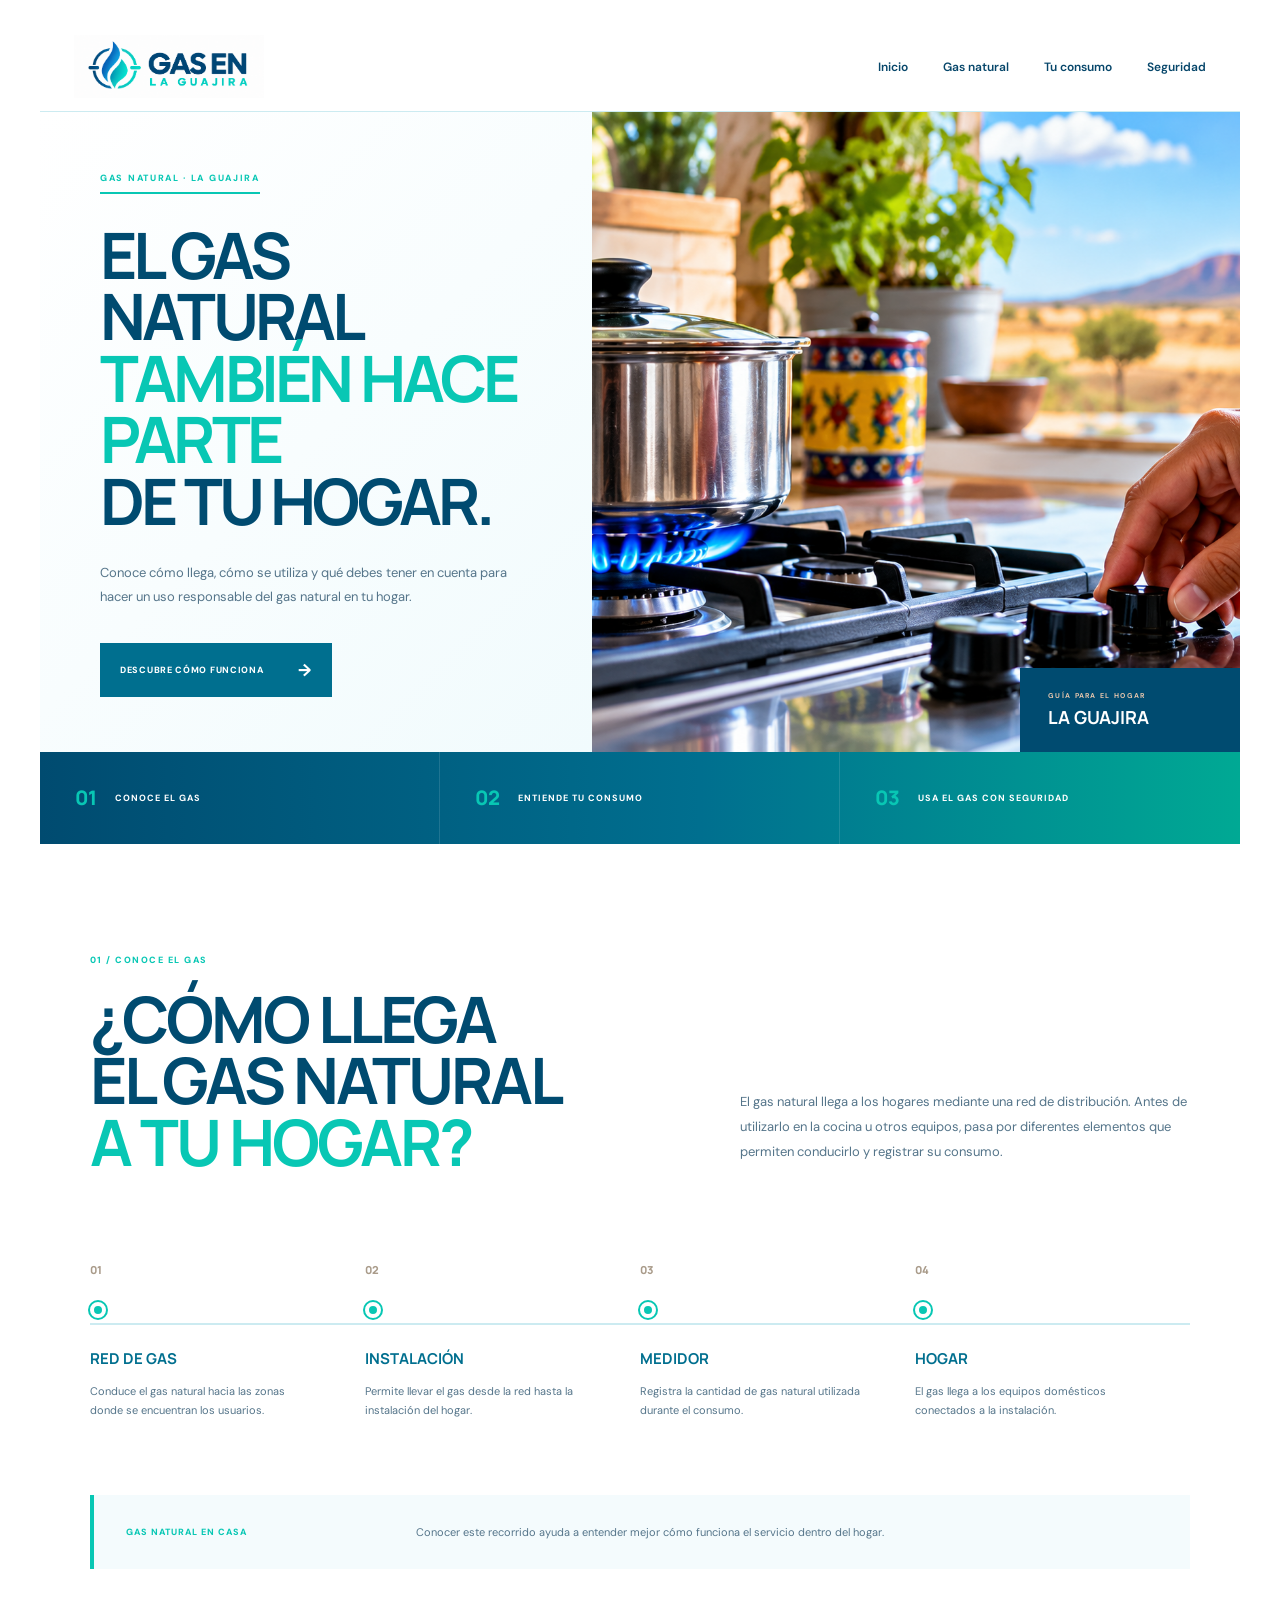
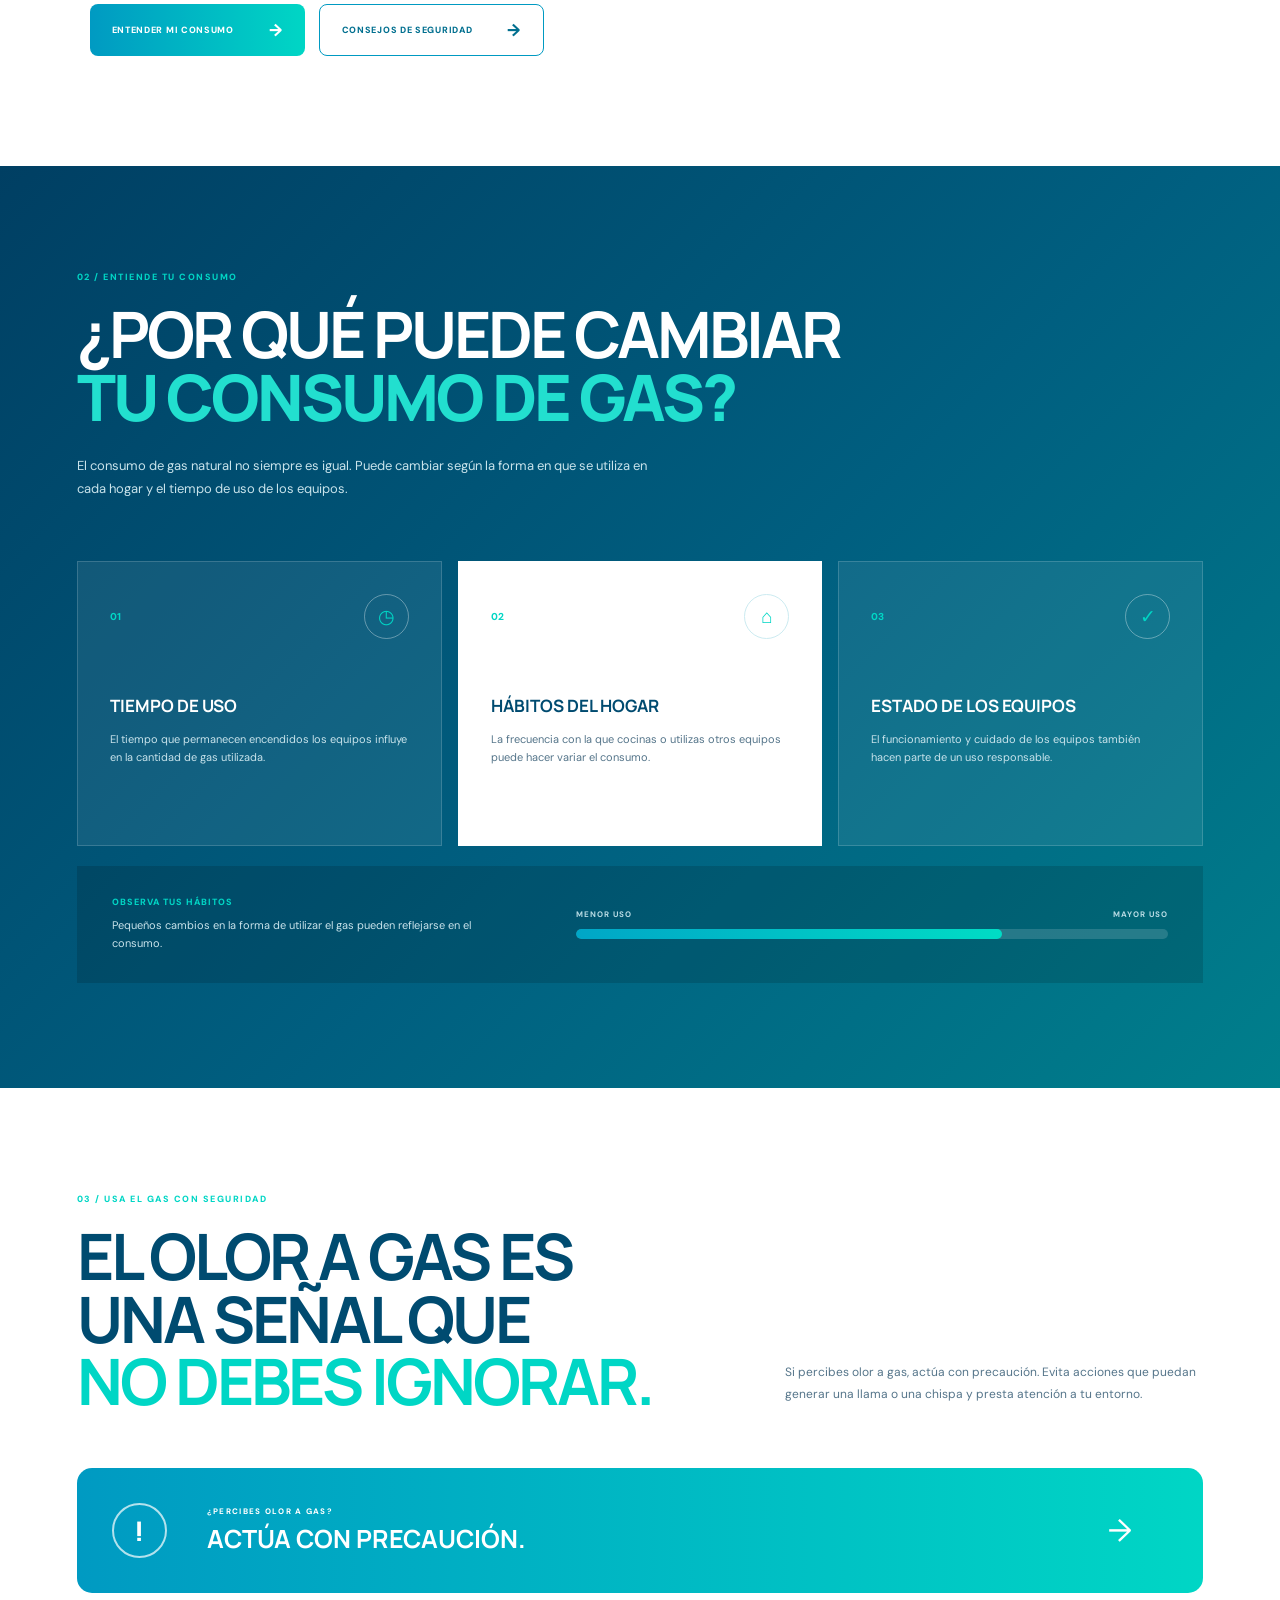
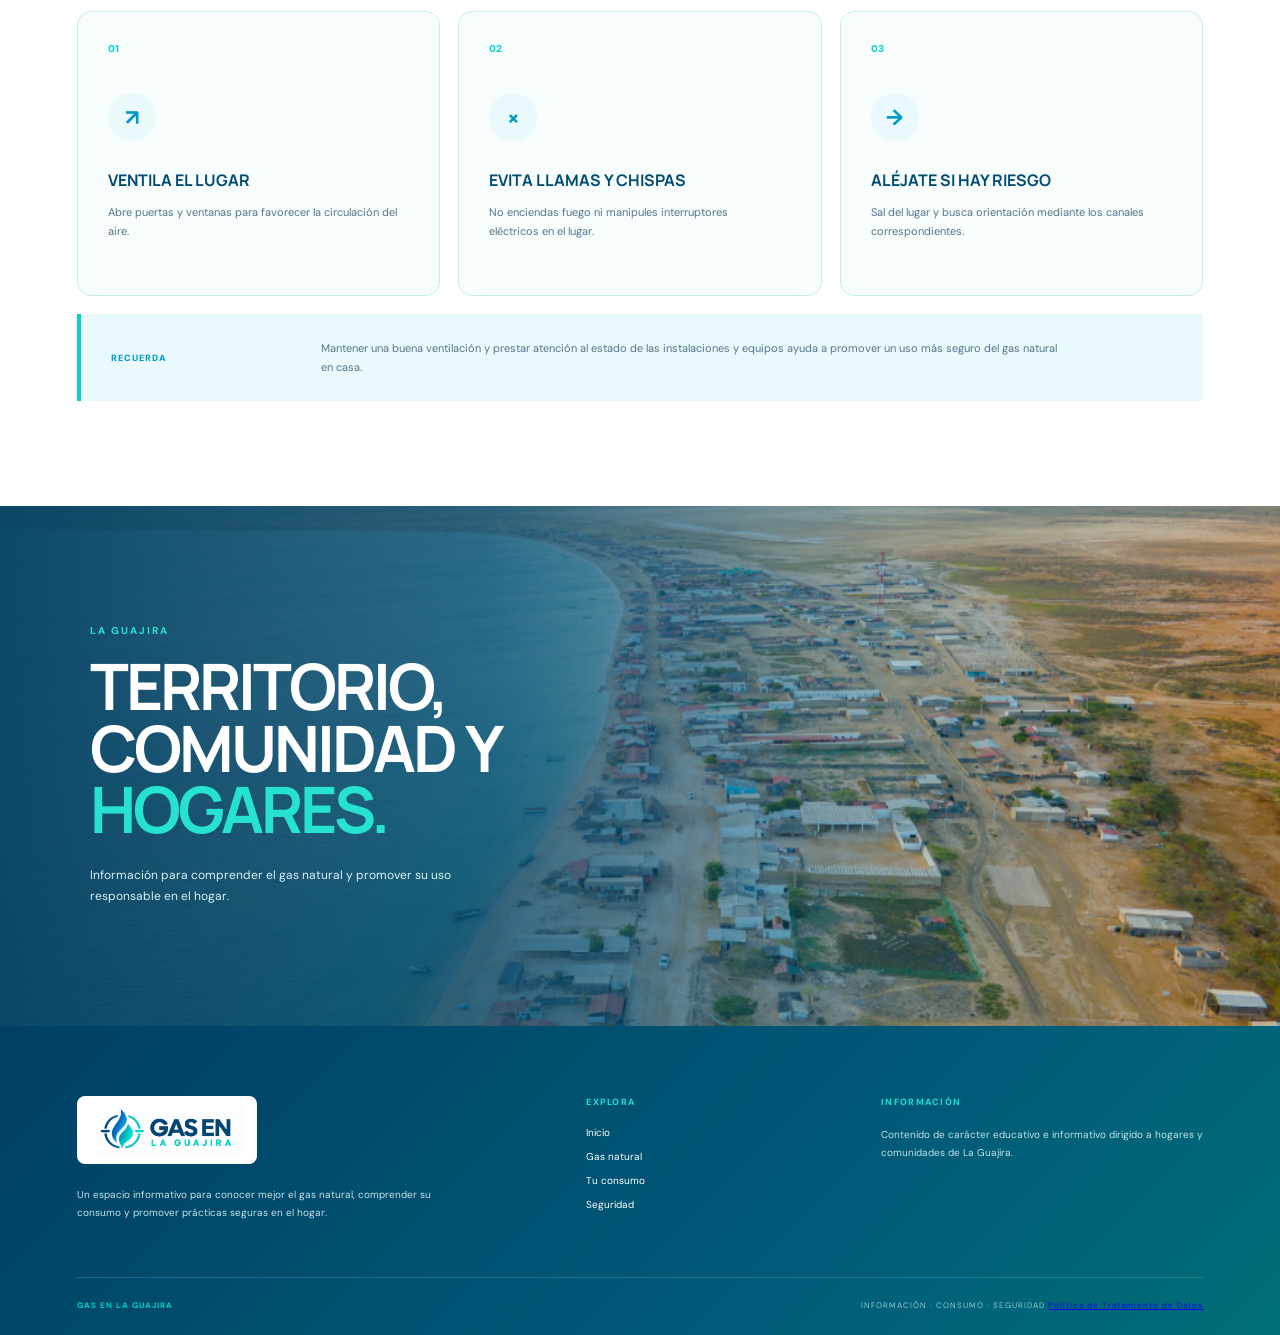
==== commit 92ede12d: "Update index.html" ====
--- a/index.html
+++ b/index.html
@@ -1,4 +1,4 @@
-<!DOCTYPE html>
+ <!DOCTYPE html>
 <html lang="es">
 <head>
     <meta charset="UTF-8">
@@ -473,14 +473,18 @@
 
     <div class="footer-line"></div>
 
-    <div class="footer-bottom">
-        <strong>GAS EN LA GUAJIRA</strong>
+     <div class="footer-bottom">
+    <strong>GAS EN LA GUAJIRA</strong>
+
+    <div class="footer-legal">
         <span>INFORMACIÓN · CONSUMO · SEGURIDAD</span>
-    </div>
+        <a href="politica-datos.html">Política de Tratamiento de Datos</a>
+    </div>
+</div>
 
 </footer>
     </main> 
     <script src="script.js"></script>
 
 </body>
-</html>+</html>
